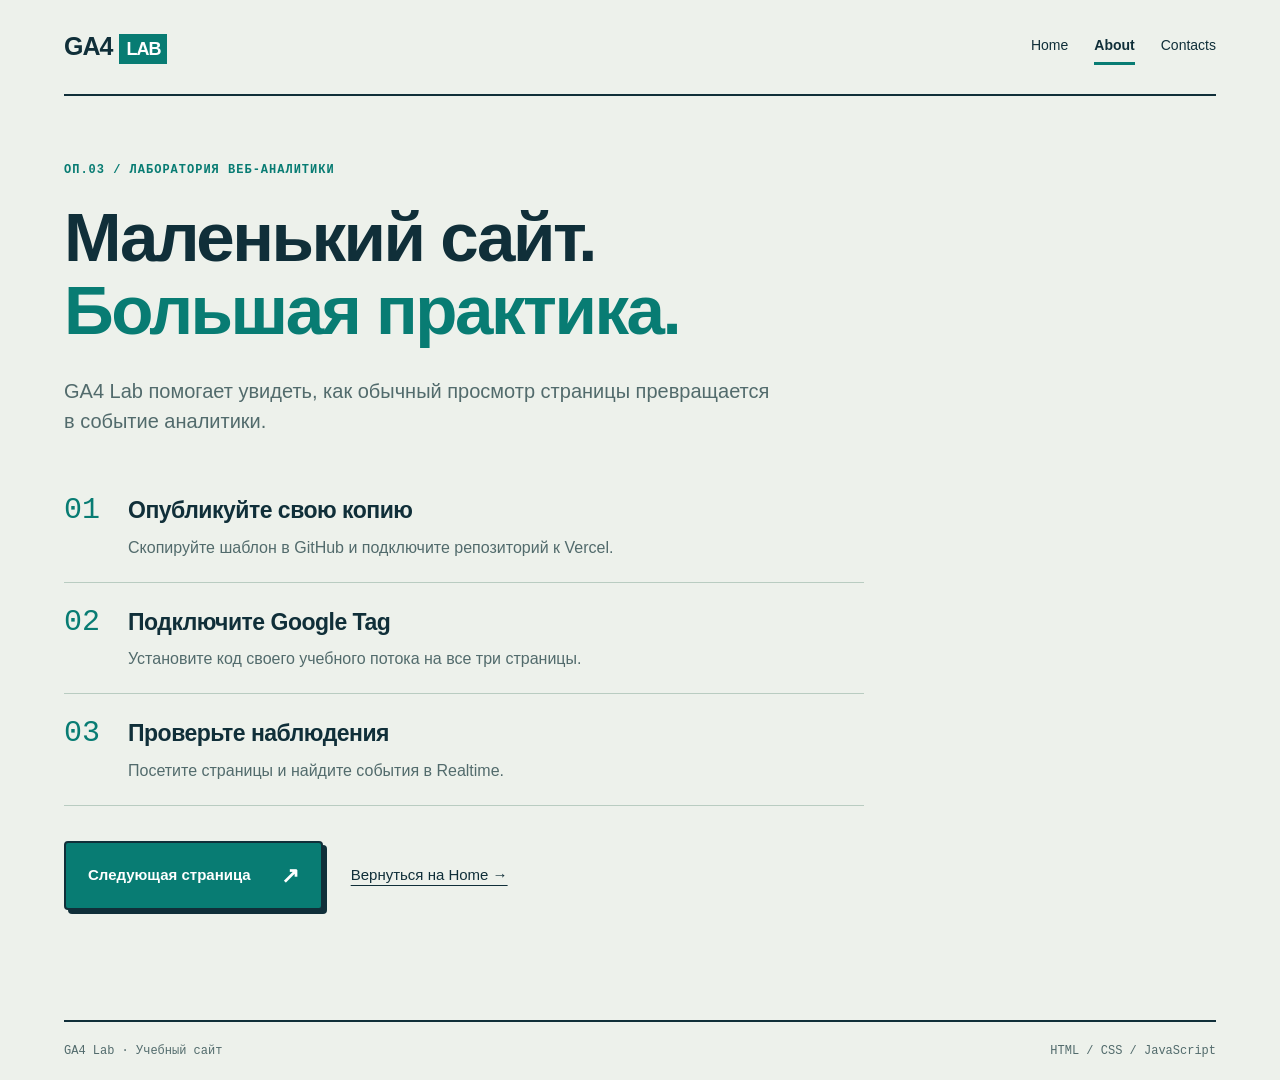
==== about.html @ c647a159 "Initial commit" ====
<!doctype html>
<html lang="ru">
<head>
  <!-- На занятии вставьте Google Tag сразу после открывающего head. -->
  <meta charset="utf-8">
  <meta name="viewport" content="width=device-width, initial-scale=1">
  <meta name="description" content="Учебная лаборатория веб-аналитики: страницы, переходы и события.">
  <title>About — GA4 Lab</title>
  <link rel="stylesheet" href="css/style.css">
  <script src="js/script.js" defer></script>
</head>
<body>
  <header><a class="brand" href="index.html">GA4<span>LAB</span></a><nav aria-label="Основная навигация"><a href="index.html">Home</a><a href="about.html" aria-current="page">About</a><a href="contacts.html">Contacts</a></nav></header>
  <main><p class="eyebrow">ОП.03 / ЛАБОРАТОРИЯ ВЕБ-АНАЛИТИКИ</p><h1>Маленький сайт.<br><em>Большая практика.</em></h1><p class="lead">GA4 Lab помогает увидеть, как обычный просмотр страницы превращается в событие аналитики.</p><section class="steps" aria-label="Этапы практики"><article><b>01</b><div><h2>Опубликуйте свою копию</h2><p>Скопируйте шаблон в GitHub и подключите репозиторий к Vercel.</p></div></article><article><b>02</b><div><h2>Подключите Google Tag</h2><p>Установите код своего учебного потока на все три страницы.</p></div></article><article><b>03</b><div><h2>Проверьте наблюдения</h2><p>Посетите страницы и найдите события в Realtime.</p></div></article></section><div class="actions"><a class="button" href="contacts.html">Следующая страница <span>↗</span></a><a class="secondary" href="index.html">Вернуться на Home →</a></div></main>
  <footer><span>GA4 Lab · Учебный сайт</span><span>HTML / CSS / JavaScript</span></footer>
</body>
</html>
---- css/style.css ----
:root{--ink:#102f39;--paper:#edf1eb;--accent:#087c73;--line:#b9ccc1;--muted:#526b6c}*{box-sizing:border-box}body{margin:0;background:var(--paper);color:var(--ink);font-family:Arial,Helvetica,sans-serif;line-height:1.5}a{color:inherit}header,main,footer{width:min(1160px,90%);margin:auto}header{display:flex;align-items:center;justify-content:space-between;padding:28px 0;border-bottom:2px solid var(--ink)}.brand{font-size:25px;font-weight:900;text-decoration:none;letter-spacing:-1px}.brand span{background:var(--accent);color:white;padding:5px 7px;margin-left:7px;font-size:18px}nav{display:flex;gap:26px}nav a{text-decoration:none;font-size:14px;padding:6px 0}nav a[aria-current]{border-bottom:3px solid var(--accent);font-weight:bold}main{padding:65px 0 75px;min-height:calc(100vh - 185px)}.eyebrow,small,.tag{font-family:monospace;font-size:12px;letter-spacing:1px}.eyebrow{color:var(--accent);font-weight:bold;margin:0 0 22px}h1{font-size:clamp(38px,5.4vw,72px);line-height:1.07;letter-spacing:-2.5px;margin:0 0 28px;font-weight:800}h1 em{font-style:normal;color:var(--accent)}.lead{font-size:20px;max-width:710px;color:var(--muted);margin-bottom:30px}.actions{display:flex;gap:28px;align-items:center;margin:35px 0}.button{display:inline-flex;justify-content:space-between;gap:30px;align-items:center;background:var(--accent);color:white;border:2px solid var(--ink);padding:16px 22px;border-radius:4px;text-decoration:none;font-size:15px;font-weight:bold;box-shadow:4px 4px 0 var(--ink);cursor:pointer}.button:hover{background:#075f59;transform:translateY(-2px)}.button span{font-size:22px}.secondary{text-underline-offset:5px;font-size:15px}.cards{display:grid;grid-template-columns:repeat(3,1fr);gap:22px;margin-top:58px}.cards article{padding:26px;background:#f9fbf7;border:2px solid var(--ink);border-radius:5px;box-shadow:4px 4px 0 #c0d2c6}.cards small{color:var(--accent)}h2{font-size:23px;letter-spacing:-.5px;margin:18px 0 10px}article p,aside p{color:var(--muted);margin:0}.steps{max-width:800px;margin:35px 0}.steps article{display:flex;gap:28px;padding:22px 0;border-bottom:1px solid var(--line)}.steps article>b{font:30px monospace;color:var(--accent)}.steps h2{margin:0 0 8px}.contact-grid{display:grid;grid-template-columns:1.1fr 1fr;gap:55px;margin-top:35px}form{background:white;border:2px solid var(--ink);border-radius:5px;padding:28px}label{display:block;font-weight:bold;font-size:14px;margin-bottom:8px}input,select{width:100%;padding:13px;font:16px Arial;border:1px solid var(--line);border-radius:3px;background:#f9fbf7;margin-bottom:22px}form small{display:block;color:var(--muted);letter-spacing:0;line-height:1.6}#form-status{color:var(--accent);font-weight:bold}aside{padding:25px 0}.tag{color:var(--accent)}aside h2{font-size:34px;line-height:1.3}aside p{margin-bottom:25px}footer{border-top:2px solid var(--ink);padding:22px 0;display:flex;justify-content:space-between;font:12px monospace;color:var(--muted)}:focus-visible{outline:3px solid #df9509;outline-offset:5px}@media(max-width:700px){header{padding:22px 0}nav{gap:14px}nav a{font-size:12px}main{padding:38px 0}h1{letter-spacing:-1.5px}.lead{font-size:17px}.cards,.contact-grid{grid-template-columns:1fr;gap:20px}.cards{margin-top:38px}.actions{align-items:flex-start;flex-direction:column;gap:22px}footer{gap:12px;flex-wrap:wrap}.contact-grid{gap:10px}}@media(prefers-reduced-motion:no-preference){main{animation:appear .45s ease}.button{transition:background .15s,transform .15s}@keyframes appear{from{opacity:0;transform:translateY(12px)}to{opacity:1;transform:none}}}
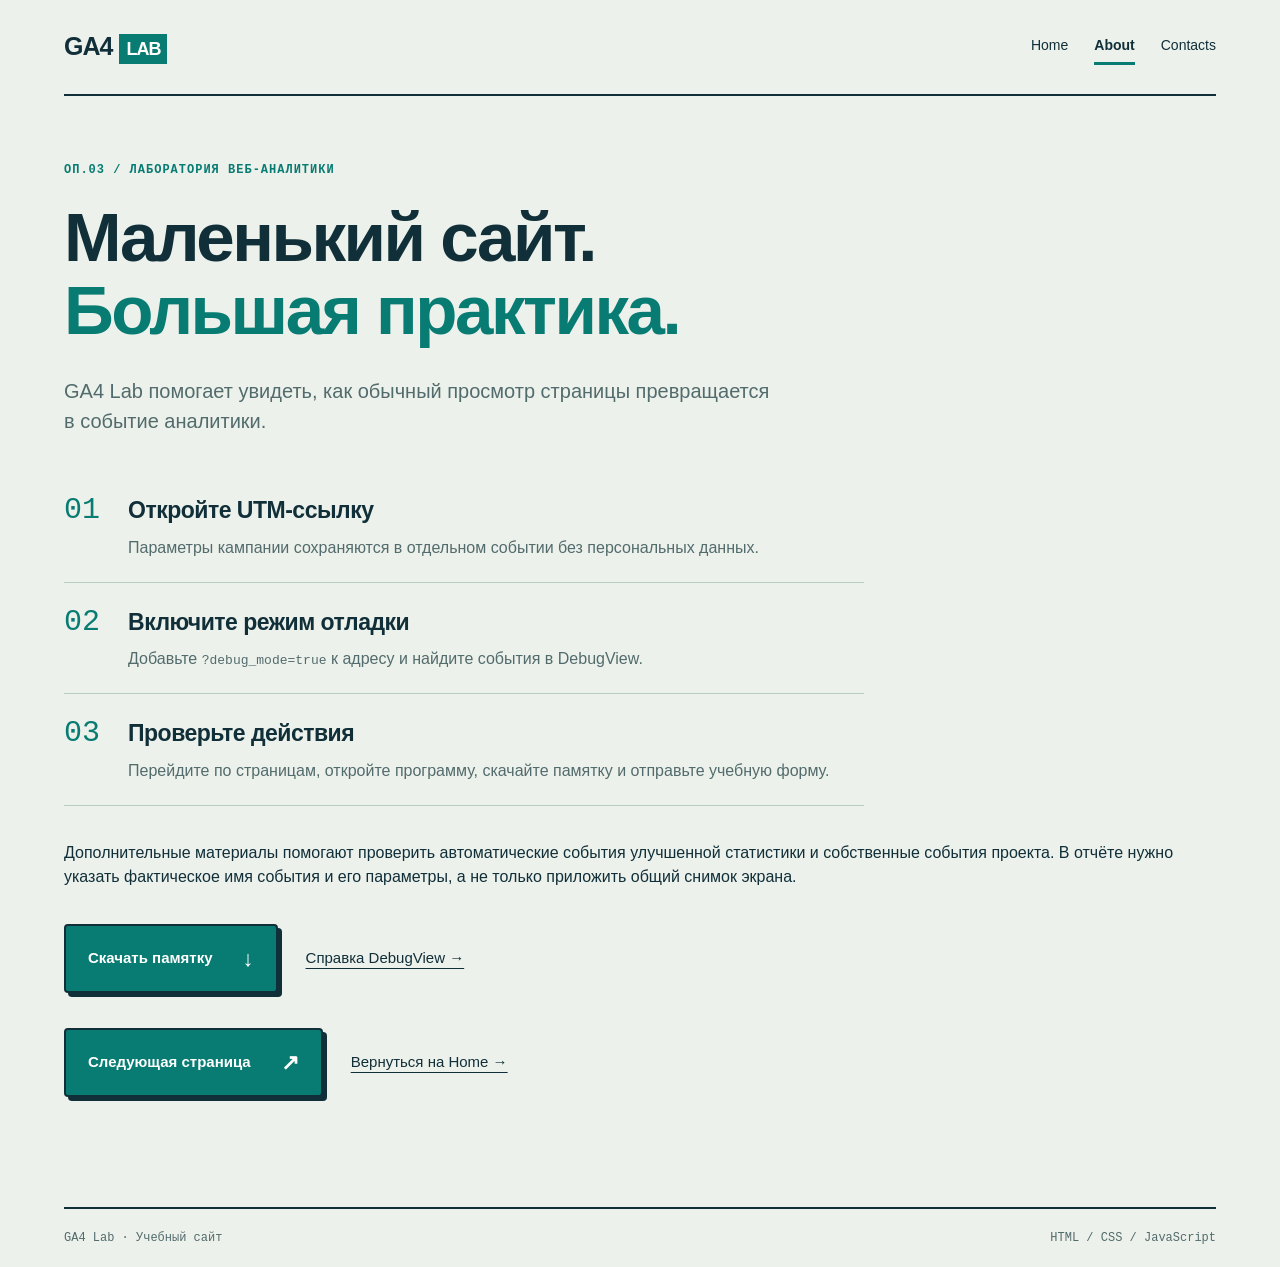
==== commit b70113f9: "Add GA4 events, lead collection and campaign guide" ====
--- a/about.html
+++ b/about.html
@@ -1,17 +1,29 @@
 <!doctype html>
 <html lang="ru">
 <head>
-  <!-- На занятии вставьте Google Tag сразу после открывающего head. -->
+<!-- Google tag (gtag.js) -->
+<script async src="https://www.googletagmanager.com/gtag/js?id=G-0L7H66CE9D"></script>
+<script>
+  window.dataLayer = window.dataLayer || [];
+  function gtag(){dataLayer.push(arguments);}
+  gtag('js', new Date());
+
+  gtag('config', 'G-0L7H66CE9D', {
+    debug_mode: new URLSearchParams(location.search).get('debug_mode') === 'true'
+  });
+</script>
   <meta charset="utf-8">
   <meta name="viewport" content="width=device-width, initial-scale=1">
   <meta name="description" content="Учебная лаборатория веб-аналитики: страницы, переходы и события.">
   <title>About — GA4 Lab</title>
   <link rel="stylesheet" href="css/style.css">
+  <link rel="stylesheet" href="css/events.css">
+  <script src="js/metrics.js" defer></script>
   <script src="js/script.js" defer></script>
 </head>
 <body>
   <header><a class="brand" href="index.html">GA4<span>LAB</span></a><nav aria-label="Основная навигация"><a href="index.html">Home</a><a href="about.html" aria-current="page">About</a><a href="contacts.html">Contacts</a></nav></header>
-  <main><p class="eyebrow">ОП.03 / ЛАБОРАТОРИЯ ВЕБ-АНАЛИТИКИ</p><h1>Маленький сайт.<br><em>Большая практика.</em></h1><p class="lead">GA4 Lab помогает увидеть, как обычный просмотр страницы превращается в событие аналитики.</p><section class="steps" aria-label="Этапы практики"><article><b>01</b><div><h2>Опубликуйте свою копию</h2><p>Скопируйте шаблон в GitHub и подключите репозиторий к Vercel.</p></div></article><article><b>02</b><div><h2>Подключите Google Tag</h2><p>Установите код своего учебного потока на все три страницы.</p></div></article><article><b>03</b><div><h2>Проверьте наблюдения</h2><p>Посетите страницы и найдите события в Realtime.</p></div></article></section><div class="actions"><a class="button" href="contacts.html">Следующая страница <span>↗</span></a><a class="secondary" href="index.html">Вернуться на Home →</a></div></main>
+  <main><p class="eyebrow">ОП.03 / ЛАБОРАТОРИЯ ВЕБ-АНАЛИТИКИ</p><h1>Маленький сайт.<br><em>Большая практика.</em></h1><p class="lead">GA4 Lab помогает увидеть, как обычный просмотр страницы превращается в событие аналитики.</p><section class="steps" aria-label="Этапы практики"><article><b>01</b><div><h2>Откройте UTM-ссылку</h2><p>Параметры кампании сохраняются в отдельном событии без персональных данных.</p></div></article><article><b>02</b><div><h2>Включите режим отладки</h2><p>Добавьте <code>?debug_mode=true</code> к адресу и найдите события в DebugView.</p></div></article><article><b>03</b><div><h2>Проверьте действия</h2><p>Перейдите по страницам, откройте программу, скачайте памятку и отправьте учебную форму.</p></div></article></section><p>Дополнительные материалы помогают проверить автоматические события улучшенной статистики и собственные события проекта. В отчёте нужно указать фактическое имя события и его параметры, а не только приложить общий снимок экрана.</p><div class="actions"><a class="button" data-download-name="analytics-guide" href="assets/analytics-guide.pdf" download>Скачать памятку <span>↓</span></a><a class="secondary" data-external-name="ga4-help" href="https://support.google.com/analytics/answer/7201382?hl=ru" target="_blank" rel="noopener">Справка DebugView →</a></div><div class="actions"><a class="button" href="contacts.html">Следующая страница <span>↗</span></a><a class="secondary" href="index.html">Вернуться на Home →</a></div></main>
   <footer><span>GA4 Lab · Учебный сайт</span><span>HTML / CSS / JavaScript</span></footer>
 </body>
 </html>
--- a/css/style.css
+++ b/css/style.css
@@ -1,2 +1,4 @@
-:root{--ink:#102f39;--paper:#edf1eb;--accent:#087c73;--line:#b9ccc1;--muted:#526b6c}*{box-sizing:border-box}body{margin:0;background:var(--paper);color:var(--ink);font-family:Arial,Helvetica,sans-serif;line-height:1.5}a{color:inherit}header,main,footer{width:min(1160px,90%);margin:auto}header{display:flex;align-items:center;justify-content:space-between;padding:28px 0;border-bottom:2px solid var(--ink)}.brand{font-size:25px;font-weight:900;text-decoration:none;letter-spacing:-1px}.brand span{background:var(--accent);color:white;padding:5px 7px;margin-left:7px;font-size:18px}nav{display:flex;gap:26px}nav a{text-decoration:none;font-size:14px;padding:6px 0}nav a[aria-current]{border-bottom:3px solid var(--accent);font-weight:bold}main{padding:65px 0 75px;min-height:calc(100vh - 185px)}.eyebrow,small,.tag{font-family:monospace;font-size:12px;letter-spacing:1px}.eyebrow{color:var(--accent);font-weight:bold;margin:0 0 22px}h1{font-size:clamp(38px,5.4vw,72px);line-height:1.07;letter-spacing:-2.5px;margin:0 0 28px;font-weight:800}h1 em{font-style:normal;color:var(--accent)}.lead{font-size:20px;max-width:710px;color:var(--muted);margin-bottom:30px}.actions{display:flex;gap:28px;align-items:center;margin:35px 0}.button{display:inline-flex;justify-content:space-between;gap:30px;align-items:center;background:var(--accent);color:white;border:2px solid var(--ink);padding:16px 22px;border-radius:4px;text-decoration:none;font-size:15px;font-weight:bold;box-shadow:4px 4px 0 var(--ink);cursor:pointer}.button:hover{background:#075f59;transform:translateY(-2px)}.button span{font-size:22px}.secondary{text-underline-offset:5px;font-size:15px}.cards{display:grid;grid-template-columns:repeat(3,1fr);gap:22px;margin-top:58px}.cards article{padding:26px;background:#f9fbf7;border:2px solid var(--ink);border-radius:5px;box-shadow:4px 4px 0 #c0d2c6}.cards small{color:var(--accent)}h2{font-size:23px;letter-spacing:-.5px;margin:18px 0 10px}article p,aside p{color:var(--muted);margin:0}.steps{max-width:800px;margin:35px 0}.steps article{display:flex;gap:28px;padding:22px 0;border-bottom:1px solid var(--line)}.steps article>b{font:30px monospace;color:var(--accent)}.steps h2{margin:0 0 8px}.contact-grid{display:grid;grid-template-columns:1.1fr 1fr;gap:55px;margin-top:35px}form{background:white;border:2px solid var(--ink);border-radius:5px;padding:28px}label{display:block;font-weight:bold;font-size:14px;margin-bottom:8px}input,select{width:100%;padding:13px;font:16px Arial;border:1px solid var(--line);border-radius:3px;background:#f9fbf7;margin-bottom:22px}form small{display:block;color:var(--muted);letter-spacing:0;line-height:1.6}#form-status{color:var(--accent);font-weight:bold}aside{padding:25px 0}.tag{color:var(--accent)}aside h2{font-size:34px;line-height:1.3}aside p{margin-bottom:25px}footer{border-top:2px solid var(--ink);padding:22px 0;display:flex;justify-content:space-between;font:12px monospace;color:var(--muted)}:focus-visible{outline:3px solid #df9509;outline-offset:5px}@media(max-width:700px){header{padding:22px 0}nav{gap:14px}nav a{font-size:12px}main{padding:38px 0}h1{letter-spacing:-1.5px}.lead{font-size:17px}.cards,.contact-grid{grid-template-columns:1fr;gap:20px}.cards{margin-top:38px}.actions{align-items:flex-start;flex-direction:column;gap:22px}footer{gap:12px;flex-wrap:wrap}.contact-grid{gap:10px}}@media(prefers-reduced-motion:no-preference){main{animation:appear .45s ease}.button{transition:background .15s,transform .15s}@keyframes appear{from{opacity:0;transform:translateY(12px)}to{opacity:1;transform:none}}}
+:root{--ink:#102f39;--paper:#edf1eb;--accent:#087c73;--line:#b9ccc1;--muted:#526b6c}*{box-sizing:border-box}body{margin:0;background:var(--paper);color:var(--ink);font-family:Arial,Helvetica,sans-serif;line-height:1.5}a{color:inherit}header,main,footer{width:min(1160px,90%);margin:auto}header{display:flex;align-items:center;justify-content:space-between;padding:28px 0;border-bottom:2px solid var(--ink)}.brand{font-size:25px;font-weight:900;text-decoration:none;letter-spacing:-1px}.brand span{background:var(--accent);color:white;padding:5px 7px;margin-left:7px;font-size:18px}nav{display:flex;gap:26px}nav a{text-decoration:none;font-size:14px;padding:6px 0}nav a[aria-current]{border-bottom:3px solid var(--accent);font-weight:bold}main{padding:65px 0 75px;min-height:calc(100vh - 185px)}.eyebrow,small,.tag{font-family:monospace;font-size:12px;letter-spacing:1px}.eyebrow{color:var(--accent);font-weight:bold;margin:0 0 22px}h1{font-size:clamp(38px,5.4vw,72px);line-height:1.07;letter-spacing:-2.5px;margin:0 0 28px;font-weight:800}h1 em{font-style:normal;color:var(--accent)}.lead{font-size:20px;max-width:710px;color:var(--muted);margin-bottom:30px}.actions{display:flex;gap:28px;align-items:center;margin:35px 0}.button{display:inline-flex;justify-content:space-between;gap:30px;align-items:center;background:var(--accent);color:white;border:2px solid var(--ink);padding:16px 22px;border-radius:4px;text-decoration:none;font-size:15px;font-weight:bold;box-shadow:4px 4px 0 var(--ink);cursor:pointer}.button:hover{background:#075f59;transform:translateY(-2px)}.button span{font-size:22px}.secondary{text-underline-offset:5px;font-size:15px}.cards{display:grid;grid-template-columns:repeat(3,1fr);gap:22px;margin-top:58px}.cards article{padding:26px;background:#f9fbf7;border:2px solid var(--ink);border-radius:5px;box-shadow:4px 4px 0 #c0d2c6}.cards small{color:var(--accent)}h2{font-size:23px;letter-spacing:-.5px;margin:18px 0 10px}article p,aside p{color:var(--muted);margin:0}.steps{max-width:800px;margin:35px 0}.steps article{display:flex;gap:28px;padding:22px 0;border-bottom:1px solid var(--line)}.steps article>b{font:30px monospace;color:var(--accent)}.steps h2{margin:0 0 8px}.contact-grid{display:grid;grid-template-columns:1.1fr 1fr;gap:55px;margin-top:35px}form{background:white;border:2px solid var(--ink);border-radius:5px;padding:28px}label{display:block;font-weight:bold;font-size:14px;margin-bottom:8px}input,select{width:100%;padding:13px;font:16px Arial;border:1px solid var(--line);border-radius:3px;background:#f9fbf7;margin-bottom:22px}form small{display:block;color:var(--muted);letter-spacing:0;line-height:1.6}.form-actions{display:flex;flex-wrap:wrap;gap:18px;align-items:center;margin:4px 0 18px}.form-actions .button{margin:0}button.secondary{background:none;border:0;padding:0;cursor:pointer;color:inherit;text-underline-offset:5px;font-size:15px;text-decoration:underline}#form-status{color:var(--accent);font-weight:bold}aside{padding:25px 0}.tag{color:var(--accent)}aside h2{font-size:34px;line-height:1.3}aside p{margin-bottom:25px}footer{border-top:2px solid var(--ink);padding:22px 0;display:flex;justify-content:space-between;font:12px monospace;color:var(--muted)}:focus-visible{outline:3px solid #df9509;outline-offset:5px}@media(max-width:700px){header{padding:22px 0}nav{gap:14px}nav a{font-size:12px}main{padding:38px 0}h1{letter-spacing:-1.5px}.lead{font-size:17px}.cards,.contact-grid{grid-template-columns:1fr;gap:20px}.cards{margin-top:38px}.actions{align-items:flex-start;flex-direction:column;gap:22px}footer{gap:12px;flex-wrap:wrap}.contact-grid{gap:10px}}@media(prefers-reduced-motion:no-preference){main{animation:appear .45s ease}.button{transition:background .15s,transform .15s}@keyframes appear{from{opacity:0;transform:translateY(12px)}to{opacity:1;transform:none}}}
 
+.status-panel{max-width:760px;margin:18px 0 0;padding:20px 22px;background:#f9fbf7;border:2px solid var(--ink);border-radius:5px;box-shadow:4px 4px 0 #c0d2c6}.status-panel h2{margin:0 0 8px}.status-panel p{margin:0;color:var(--muted)}.status-panel code{font-family:monospace;color:var(--accent);font-weight:bold}
+
--- a/css/events.css
+++ b/css/events.css
@@ -0,0 +1,13 @@
+.program-preview {
+  max-width: 760px;
+  padding: 22px 26px;
+  background: #f9fbf7;
+  border-left: 5px solid #087c73;
+}
+
+.program-preview h2 {
+  margin-top: 0;
+}
+
+.form-actions { display: flex; flex-wrap: wrap; align-items: center; gap: 20px; }
+.form-actions .secondary { background: transparent; border: 0; cursor: pointer; text-decoration: underline; }
